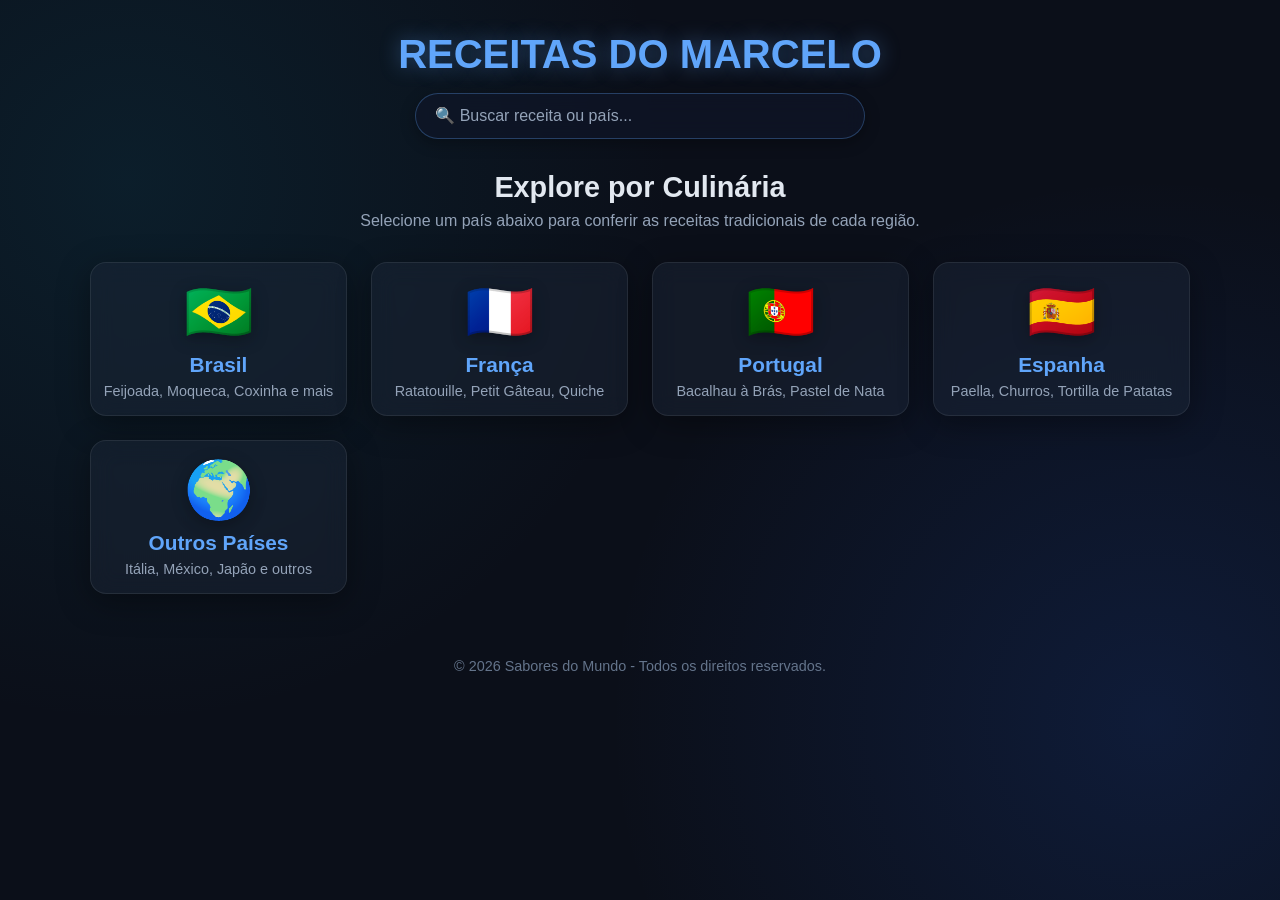
==== index.html @ 31e6fc17 "aa" ====
<!DOCTYPE html>
<html lang="pt-BR">
<head>
    <meta charset="UTF-8">
    <meta name="viewport" content="width=device-width, initial-scale=1.0">
    <title>RECEITAS DO MARCELO</title>
    <link rel="stylesheet" href="css/style.css">
</head>
<body>

    <header>
        <h1>RECEITAS DO MARCELO</h1>
        
        <!-- Barra de Busca -->
        <div class="search-container">
            <input type="text" id="searchInput" onkeyup="filterCountries()" placeholder="🔍 Buscar receita ou país...">
        </div>
    </header>

    <main>
        <section class="country-hero">
            <h2>Explore por Culinária</h2>
            <p>Selecione um país abaixo para conferir as receitas tradicionais de cada região.</p>
        </section>

        <!-- Grid de Cartões dos Países -->
        <section class="countries-grid" id="countriesGrid">
            <a href="brasil.html" class="country-card">
                <span class="country-flag">🇧🇷</span>
                <h3>Brasil</h3>
                <p>Feijoada, Moqueca, Coxinha e mais</p>
            </a>

            <a href="frança.html" class="country-card">
                <span class="country-flag">🇫🇷</span>
                <h3>França</h3>
                <p>Ratatouille, Petit Gâteau, Quiche</p>
            </a>

            <a href="portugal.html" class="country-card">
                <span class="country-flag">🇵🇹</span>
                <h3>Portugal</h3>
                <p>Bacalhau à Brás, Pastel de Nata</p>
            </a>

            <a href="espanha.html" class="country-card">
                <span class="country-flag">🇪🇸</span>
                <h3>Espanha</h3>
                <p>Paella, Churros, Tortilla de Patatas</p>
            </a>

            <a href="outros.html" class="country-card">
                <span class="country-flag">🌍</span>
                <h3>Outros Países</h3>
                <p>Itália, México, Japão e outros</p>
            </a>
        </section>
    </main>

    <footer>
        <p>&copy; 2026 Sabores do Mundo - Todos os direitos reservados.</p>
    </footer>

    <!-- Script de Filtro Rápido da Busca -->
    <script>
        function filterCountries() {
            const input = document.getElementById('searchInput').value.toLowerCase();
            const cards = document.querySelectorAll('.country-card');

            cards.forEach(card => {
                const text = card.textContent.toLowerCase();
                if (text.includes(input)) {
                    card.style.display = "flex";
                } else {
                    card.style.display = "none";
                }
            });
        }
    </script>

</body>
</html>
---- css/style.css ----
/* Configuração Geral e Fundo Preto/Azulado */
* {
    margin: 0;
    padding: 0;
    box-sizing: border-box;
    font-family: 'Segoe UI', Tahoma, Geneva, Verdana, sans-serif;
}

body {
    background-color: #0b0f19;
    color: #f1f5f9;
    min-height: 100vh;
    padding: 2rem 1rem;
    background-image: 
        radial-gradient(circle at 10% 20%, rgba(14, 116, 144, 0.15) 0%, transparent 40%),
        radial-gradient(circle at 90% 80%, rgba(37, 99, 235, 0.15) 0%, transparent 40%);
    background-attachment: fixed;
}

/* Cabeçalho e Títulos */
header {
    text-align: center;
    margin-bottom: 2rem;
}

header h1 {
    font-size: 2.5rem;
    color: #60a5fa;
    text-shadow: 0 0 20px rgba(96, 165, 250, 0.4);
    margin-bottom: 1rem;
}

.country-hero {
    text-align: center;
    margin-bottom: 2rem;
}

.country-hero h2 {
    font-size: 1.8rem;
    color: #e2e8f0;
    margin-bottom: 0.5rem;
}

.country-hero p {
    color: #94a3b8;
}

/* Barra de Busca Estilo Glass */
.search-container {
    margin-top: 1rem;
    display: flex;
    justify-content: center;
}

.search-container input {
    width: 100%;
    max-width: 450px;
    padding: 0.8rem 1.2rem;
    border: 1px solid rgba(96, 165, 250, 0.3);
    border-radius: 25px;
    font-size: 1rem;
    outline: none;
    color: #ffffff;
    background: rgba(15, 23, 42, 0.6);
    backdrop-filter: blur(10px);
    -webkit-backdrop-filter: blur(10px);
    box-shadow: 0 4px 15px rgba(0, 0, 0, 0.3);
    transition: all 0.3s ease;
}

.search-container input::placeholder {
    color: #94a3b8;
}

.search-container input:focus {
    border-color: #60a5fa;
    box-shadow: 0 0 15px rgba(96, 165, 250, 0.4);
}

/* Grid de Países */
.countries-grid {
    display: grid;
    grid-template-columns: repeat(auto-fit, minmax(220px, 1fr));
    gap: 1.5rem;
    max-width: 1100px;
    margin: 0 auto;
}

/* Cartões com Efeito Glassmorphism */
.country-card {
    background: rgba(30, 41, 59, 0.45);
    backdrop-filter: blur(12px);
    -webkit-backdrop-filter: blur(12px);
    border: 1px solid rgba(255, 255, 255, 0.08);
    border-radius: 16px;
    padding: 1rem 0.5rem;
    text-align: center;
    text-decoration: none;
    color: #f1f5f9;
    box-shadow: 0 8px 32px 0 rgba(0, 0, 0, 0.37);
    transition: all 0.3s cubic-bezier(0.4, 0, 0.2, 1);
    display: flex;
    flex-direction: column;
    align-items: center;
}

.country-card:hover {
    transform: translateY(-6px);
    background: rgba(30, 41, 59, 0.7);
    border-color: rgba(96, 165, 250, 0.5);
    box-shadow: 0 12px 40px 0 rgba(37, 99, 235, 0.25);
}

.country-flag {
    font-size: 3.5rem;
    margin-bottom: 0.5rem;
    filter: drop-shadow(0 4px 8px rgba(0,0,0,0.3));
}

.country-card h3 {
    color: #60a5fa;
    font-size: 1.3rem;
    margin-bottom: 0.4rem;
}

.country-card p {
    color: #94a3b8;
    font-size: 0.9rem;
}

/* Rodapé */
footer {
    text-align: center;
    margin-top: 4rem;
    color: #64748b;
    font-size: 0.9rem;
}
/* Estilos específicos para a página de receitas */
.back-link {
    display: inline-block;
    color: #60a5fa;
    text-decoration: none;
    margin-bottom: 1rem;
    font-weight: 500;
    transition: color 0.2s;
}

.back-link:hover {
    color: #93c5fd;
}

.recipe-container {
    max-width: 800px;
    margin: 0 auto;
}

.recipe-card {
    background: rgba(30, 41, 59, 0.45);
    backdrop-filter: blur(12px);
    -webkit-backdrop-filter: blur(12px);
    border: 1px solid rgba(255, 255, 255, 0.08);
    border-radius: 16px;
    padding: 2.5rem;
    box-shadow: 0 8px 32px 0 rgba(0, 0, 0, 0.37);
}

.recipe-card h2 {
    color: #60a5fa;
    font-size: 2rem;
    margin-bottom: 1rem;
}

.recipe-description {
    color: #94a3b8;
    line-height: 1.6;
    margin-bottom: 1.5rem;
}

.recipe-image-container {
    margin: 1.5rem 0;
    border-radius: 12px;
    overflow: hidden;
    box-shadow: 0 4px 20px rgba(0,0,0,0.4);
}

.recipe-image-container img {
    width: 100%;
    height: auto;
    display: block;
}

.recipe-info {
    display: flex;
    gap: 1rem;
    margin-bottom: 2rem;
    flex-wrap: wrap;
}

.info-badge {
    background: rgba(96, 165, 250, 0.1);
    border: 1px solid rgba(96, 165, 250, 0.3);
    color: #93c5fd;
    padding: 0.5rem 1rem;
    border-radius: 20px;
    font-size: 0.9rem;
}

.recipe-section {
    margin-top: 2rem;
}

.recipe-section h3 {
    color: #e2e8f0;
    font-size: 1.4rem;
    margin-bottom: 1rem;
    border-bottom: 1px solid rgba(255, 255, 255, 0.1);
    padding-bottom: 0.5rem;
}

.ingredients-list, .instructions-list {
    color: #cbd5e1;
    padding-left: 1.5rem;
    line-height: 1.8;
}

.instructions-list li {
    margin-bottom: 0.8rem;
}
/* Seletor de Pratos na Página do País */
.subtitle {
    color: #94a3b8;
    margin-top: 0.5rem;
    font-size: 1rem;
}

.dish-selector {
    display: flex;
    justify-content: center;
    gap: 1rem;
    margin-top: 1.5rem;
    flex-wrap: wrap;
}

.dish-btn {
    background: rgba(30, 41, 59, 0.5);
    backdrop-filter: blur(10px);
    -webkit-backdrop-filter: blur(10px);
    border: 1px solid rgba(96, 165, 250, 0.3);
    color: #e2e8f0;
    padding: 0.7rem 1.4rem;
    border-radius: 20px;
    font-size: 1rem;
    font-weight: 500;
    cursor: pointer;
    transition: all 0.3s ease;
}

.dish-btn:hover {
    background: rgba(37, 99, 235, 0.3);
    border-color: #60a5fa;
    color: #ffffff;
    box-shadow: 0 0 12px rgba(96, 165, 250, 0.3);
}

.dish-btn.active {
    background: #2563eb;
    border-color: #60a5fa;
    color: #ffffff;
    box-shadow: 0 0 16px rgba(37, 99, 235, 0.5);
}
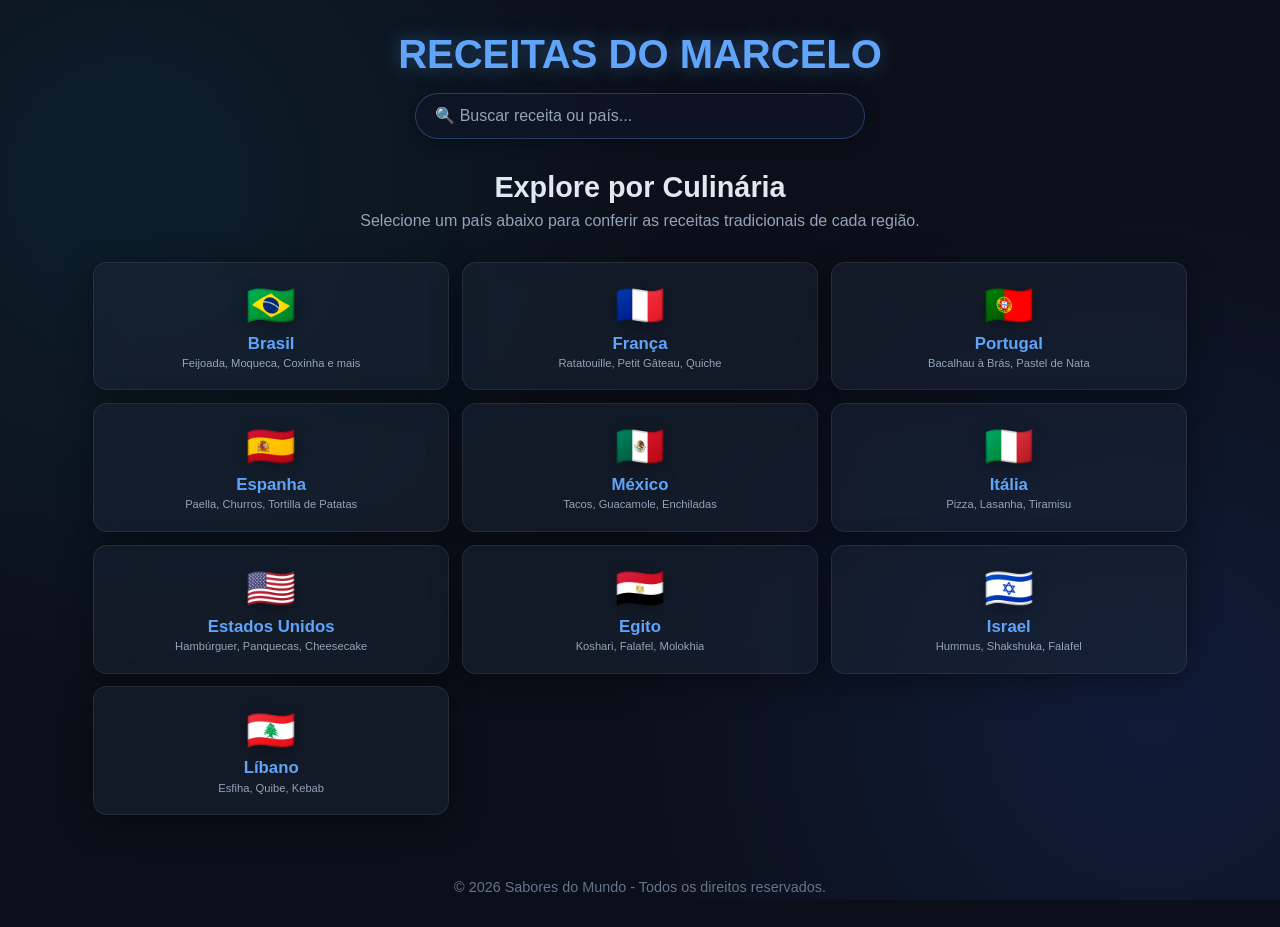
==== commit d98fc59e: "ddd" ====
--- a/index.html
+++ b/index.html
@@ -48,12 +48,43 @@
                 <h3>Espanha</h3>
                 <p>Paella, Churros, Tortilla de Patatas</p>
             </a>
+            <a href="mexico.html" class="country-card">
+                <span class="country-flag">🇲🇽</span>
+                <h3>México</h3>
+                <p>Tacos, Guacamole, Enchiladas</p>
+            </a>
 
-            <a href="outros.html" class="country-card">
-                <span class="country-flag">🌍</span>
-                <h3>Outros Países</h3>
-                <p>Itália, México, Japão e outros</p>
+            <a href="italia.html" class="country-card">
+                <span class="country-flag">🇮🇹</span>
+                <h3>Itália</h3>
+                <p>Pizza, Lasanha, Tiramisu</p>
             </a>
+
+            <a href="usa.html" class="country-card">
+                <span class="country-flag">🇺🇸</span>
+                <h3>Estados Unidos</h3>
+                <p>Hambúrguer, Panquecas, Cheesecake</p>
+            </a>
+
+            <a href="egito.html" class="country-card">
+                <span class="country-flag">🇪🇬</span>
+                <h3>Egito</h3>
+                <p>Koshari, Falafel, Molokhia</p>
+            </a>
+
+            <a href="israel.html" class="country-card">
+                <span class="country-flag">🇮🇱</span>
+                <h3>Israel</h3>
+                <p>Hummus, Shakshuka, Falafel</p>
+            </a>
+
+            <a href="libano.html" class="country-card">
+                <span class="country-flag">🇱🇧</span>
+                <h3>Líbano</h3>
+                <p>Esfiha, Quibe, Kebab</p>
+            </a>
+
+            
         </section>
     </main>
 
--- a/css/style.css
+++ b/css/style.css
@@ -27,7 +27,13 @@
     font-size: 2.5rem;
     color: #60a5fa;
     text-shadow: 0 0 20px rgba(96, 165, 250, 0.4);
-    margin-bottom: 1rem;
+    margin-bottom: 0.5rem;
+}
+
+.subtitle {
+    color: #94a3b8;
+    margin-top: 0.5rem;
+    font-size: 1rem;
 }
 
 .country-hero {
@@ -77,13 +83,14 @@
     box-shadow: 0 0 15px rgba(96, 165, 250, 0.4);
 }
 
-/* Grid de Países */
+/* Grid de Países - Força 3 colunas (mesmo no telemóvel) */
 .countries-grid {
     display: grid;
-    grid-template-columns: repeat(auto-fit, minmax(220px, 1fr));
-    gap: 1.5rem;
+    grid-template-columns: repeat(3, 1fr);
+    gap: 0.8rem;
     max-width: 1100px;
     margin: 0 auto;
+    padding: 0 0.2rem;
 }
 
 /* Cartões com Efeito Glassmorphism */
@@ -92,8 +99,8 @@
     backdrop-filter: blur(12px);
     -webkit-backdrop-filter: blur(12px);
     border: 1px solid rgba(255, 255, 255, 0.08);
-    border-radius: 16px;
-    padding: 1rem 0.5rem;
+    border-radius: 14px;
+    padding: 1.2rem 0.5rem;
     text-align: center;
     text-decoration: none;
     color: #f1f5f9;
@@ -105,37 +112,68 @@
 }
 
 .country-card:hover {
-    transform: translateY(-6px);
+    transform: translateY(-4px);
     background: rgba(30, 41, 59, 0.7);
     border-color: rgba(96, 165, 250, 0.5);
     box-shadow: 0 12px 40px 0 rgba(37, 99, 235, 0.25);
 }
 
 .country-flag {
-    font-size: 3.5rem;
-    margin-bottom: 0.5rem;
+    font-size: 2.5rem;
+    margin-bottom: 0.3rem;
     filter: drop-shadow(0 4px 8px rgba(0,0,0,0.3));
 }
 
 .country-card h3 {
     color: #60a5fa;
-    font-size: 1.3rem;
-    margin-bottom: 0.4rem;
+    font-size: 1.05rem;
+    margin-bottom: 0.2rem;
 }
 
 .country-card p {
     color: #94a3b8;
-    font-size: 0.9rem;
-}
-
-/* Rodapé */
-footer {
-    text-align: center;
-    margin-top: 4rem;
-    color: #64748b;
-    font-size: 0.9rem;
-}
-/* Estilos específicos para a página de receitas */
+    font-size: 0.7rem;
+    line-height: 1.2;
+}
+
+/* Seletor de Pratos nas Páginas Internas */
+.dish-selector {
+    display: flex;
+    justify-content: center;
+    gap: 0.8rem;
+    margin-top: 1.5rem;
+    flex-wrap: wrap;
+}
+
+.dish-btn {
+    background: rgba(30, 41, 59, 0.5);
+    backdrop-filter: blur(10px);
+    -webkit-backdrop-filter: blur(10px);
+    border: 1px solid rgba(96, 165, 250, 0.3);
+    color: #e2e8f0;
+    padding: 0.6rem 1.2rem;
+    border-radius: 20px;
+    font-size: 0.95rem;
+    font-weight: 500;
+    cursor: pointer;
+    transition: all 0.3s ease;
+}
+
+.dish-btn:hover {
+    background: rgba(37, 99, 235, 0.3);
+    border-color: #60a5fa;
+    color: #ffffff;
+    box-shadow: 0 0 12px rgba(96, 165, 250, 0.3);
+}
+
+.dish-btn.active {
+    background: #2563eb;
+    border-color: #60a5fa;
+    color: #ffffff;
+    box-shadow: 0 0 16px rgba(37, 99, 235, 0.5);
+}
+
+/* Estilos para as Páginas de Receitas Internas */
 .back-link {
     display: inline-block;
     color: #60a5fa;
@@ -226,45 +264,11 @@
 .instructions-list li {
     margin-bottom: 0.8rem;
 }
-/* Seletor de Pratos na Página do País */
-.subtitle {
-    color: #94a3b8;
-    margin-top: 0.5rem;
-    font-size: 1rem;
-}
-
-.dish-selector {
-    display: flex;
-    justify-content: center;
-    gap: 1rem;
-    margin-top: 1.5rem;
-    flex-wrap: wrap;
-}
-
-.dish-btn {
-    background: rgba(30, 41, 59, 0.5);
-    backdrop-filter: blur(10px);
-    -webkit-backdrop-filter: blur(10px);
-    border: 1px solid rgba(96, 165, 250, 0.3);
-    color: #e2e8f0;
-    padding: 0.7rem 1.4rem;
-    border-radius: 20px;
-    font-size: 1rem;
-    font-weight: 500;
-    cursor: pointer;
-    transition: all 0.3s ease;
-}
-
-.dish-btn:hover {
-    background: rgba(37, 99, 235, 0.3);
-    border-color: #60a5fa;
-    color: #ffffff;
-    box-shadow: 0 0 12px rgba(96, 165, 250, 0.3);
-}
-
-.dish-btn.active {
-    background: #2563eb;
-    border-color: #60a5fa;
-    color: #ffffff;
-    box-shadow: 0 0 16px rgba(37, 99, 235, 0.5);
+
+/* Rodapé */
+footer {
+    text-align: center;
+    margin-top: 4rem;
+    color: #64748b;
+    font-size: 0.9rem;
 }
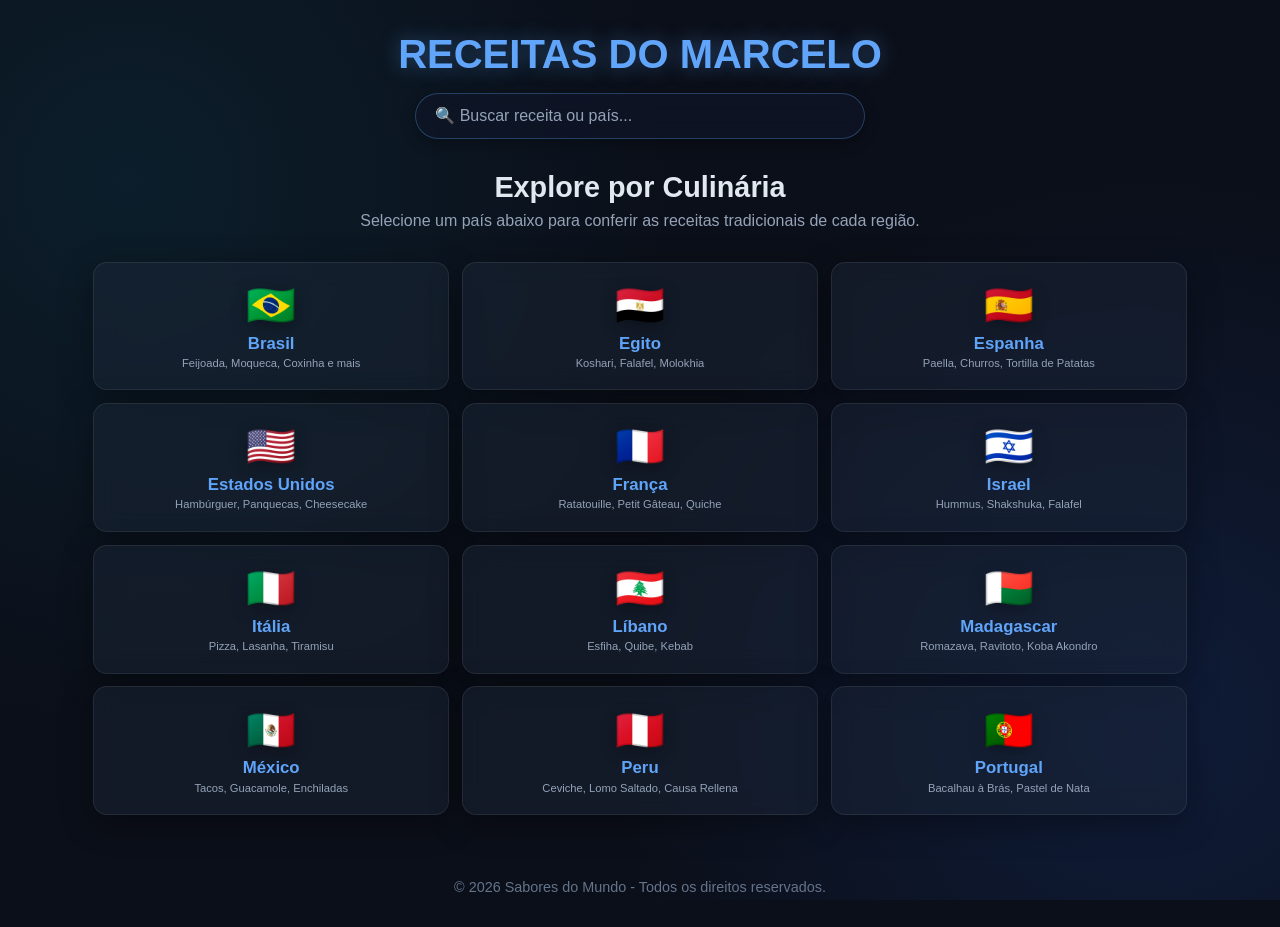
==== commit edd4ad6e: "v1" ====
--- a/index.html
+++ b/index.html
@@ -31,16 +31,10 @@
                 <p>Feijoada, Moqueca, Coxinha e mais</p>
             </a>
 
-            <a href="frança.html" class="country-card">
-                <span class="country-flag">🇫🇷</span>
-                <h3>França</h3>
-                <p>Ratatouille, Petit Gâteau, Quiche</p>
-            </a>
-
-            <a href="portugal.html" class="country-card">
-                <span class="country-flag">🇵🇹</span>
-                <h3>Portugal</h3>
-                <p>Bacalhau à Brás, Pastel de Nata</p>
+            <a href="egito.html" class="country-card">
+                <span class="country-flag">🇪🇬</span>
+                <h3>Egito</h3>
+                <p>Koshari, Falafel, Molokhia</p>
             </a>
 
             <a href="espanha.html" class="country-card">
@@ -48,10 +42,23 @@
                 <h3>Espanha</h3>
                 <p>Paella, Churros, Tortilla de Patatas</p>
             </a>
-            <a href="mexico.html" class="country-card">
-                <span class="country-flag">🇲🇽</span>
-                <h3>México</h3>
-                <p>Tacos, Guacamole, Enchiladas</p>
+
+            <a href="usa.html" class="country-card">
+                <span class="country-flag">🇺🇸</span>
+                <h3>Estados Unidos</h3>
+                <p>Hambúrguer, Panquecas, Cheesecake</p>
+            </a>
+
+            <a href="frança.html" class="country-card">
+                <span class="country-flag">🇫🇷</span>
+                <h3>França</h3>
+                <p>Ratatouille, Petit Gâteau, Quiche</p>
+            </a>
+
+            <a href="israel.html" class="country-card">
+                <span class="country-flag">🇮🇱</span>
+                <h3>Israel</h3>
+                <p>Hummus, Shakshuka, Falafel</p>
             </a>
 
             <a href="italia.html" class="country-card">
@@ -60,29 +67,36 @@
                 <p>Pizza, Lasanha, Tiramisu</p>
             </a>
 
-            <a href="usa.html" class="country-card">
-                <span class="country-flag">🇺🇸</span>
-                <h3>Estados Unidos</h3>
-                <p>Hambúrguer, Panquecas, Cheesecake</p>
-            </a>
-
-            <a href="egito.html" class="country-card">
-                <span class="country-flag">🇪🇬</span>
-                <h3>Egito</h3>
-                <p>Koshari, Falafel, Molokhia</p>
-            </a>
-
-            <a href="israel.html" class="country-card">
-                <span class="country-flag">🇮🇱</span>
-                <h3>Israel</h3>
-                <p>Hummus, Shakshuka, Falafel</p>
-            </a>
-
             <a href="libano.html" class="country-card">
                 <span class="country-flag">🇱🇧</span>
                 <h3>Líbano</h3>
                 <p>Esfiha, Quibe, Kebab</p>
             </a>
+
+            <a href="madagascar.html" class="country-card">
+                <span class="country-flag">🇲🇬</span>
+                <h3>Madagascar</h3>
+                <p>Romazava, Ravitoto, Koba Akondro</p>
+            </a>
+
+            <a href="mexico.html" class="country-card">
+                <span class="country-flag">🇲🇽</span>
+                <h3>México</h3>
+                <p>Tacos, Guacamole, Enchiladas</p>
+            </a>
+
+            <a href="peru.html" class="country-card">
+                <span class="country-flag">🇵🇪</span>
+                <h3>Peru</h3>
+                <p>Ceviche, Lomo Saltado, Causa Rellena</p>
+            </a>
+
+            <a href="portugal.html" class="country-card">
+                <span class="country-flag">🇵🇹</span>
+                <h3>Portugal</h3>
+                <p>Bacalhau à Brás, Pastel de Nata</p>
+            </a>
+        </section>
 
             
         </section>
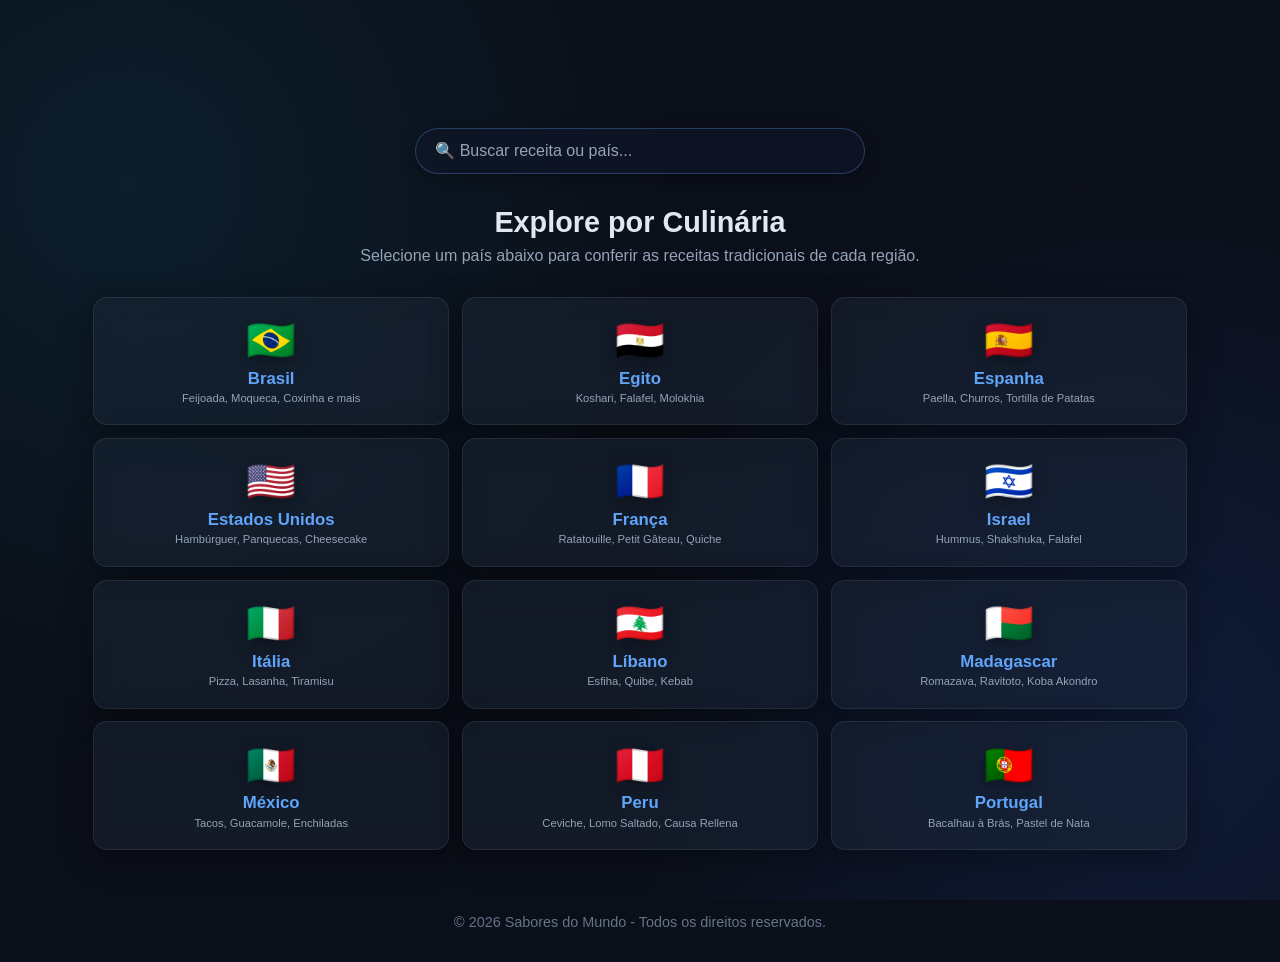
==== commit f64161fd: "aaa" ====
--- a/index.html
+++ b/index.html
@@ -3,13 +3,15 @@
 <head>
     <meta charset="UTF-8">
     <meta name="viewport" content="width=device-width, initial-scale=1.0">
-    <title>RECEITAS DO MARCELO</title>
+    <title>Receitas do Marcelo</title>
     <link rel="stylesheet" href="css/style.css">
 </head>
 <body>
 
     <header>
-        <h1>RECEITAS DO MARCELO</h1>
+        <h1>
+            <video src="marcelo.mp4" autoplay muted loop playsinline style="max-height: 80px; vertical-align: middle;"></video>
+        </h1>
         
         <!-- Barra de Busca -->
         <div class="search-container">
@@ -97,9 +99,6 @@
                 <p>Bacalhau à Brás, Pastel de Nata</p>
             </a>
         </section>
-
-            
-        </section>
     </main>
 
     <footer>
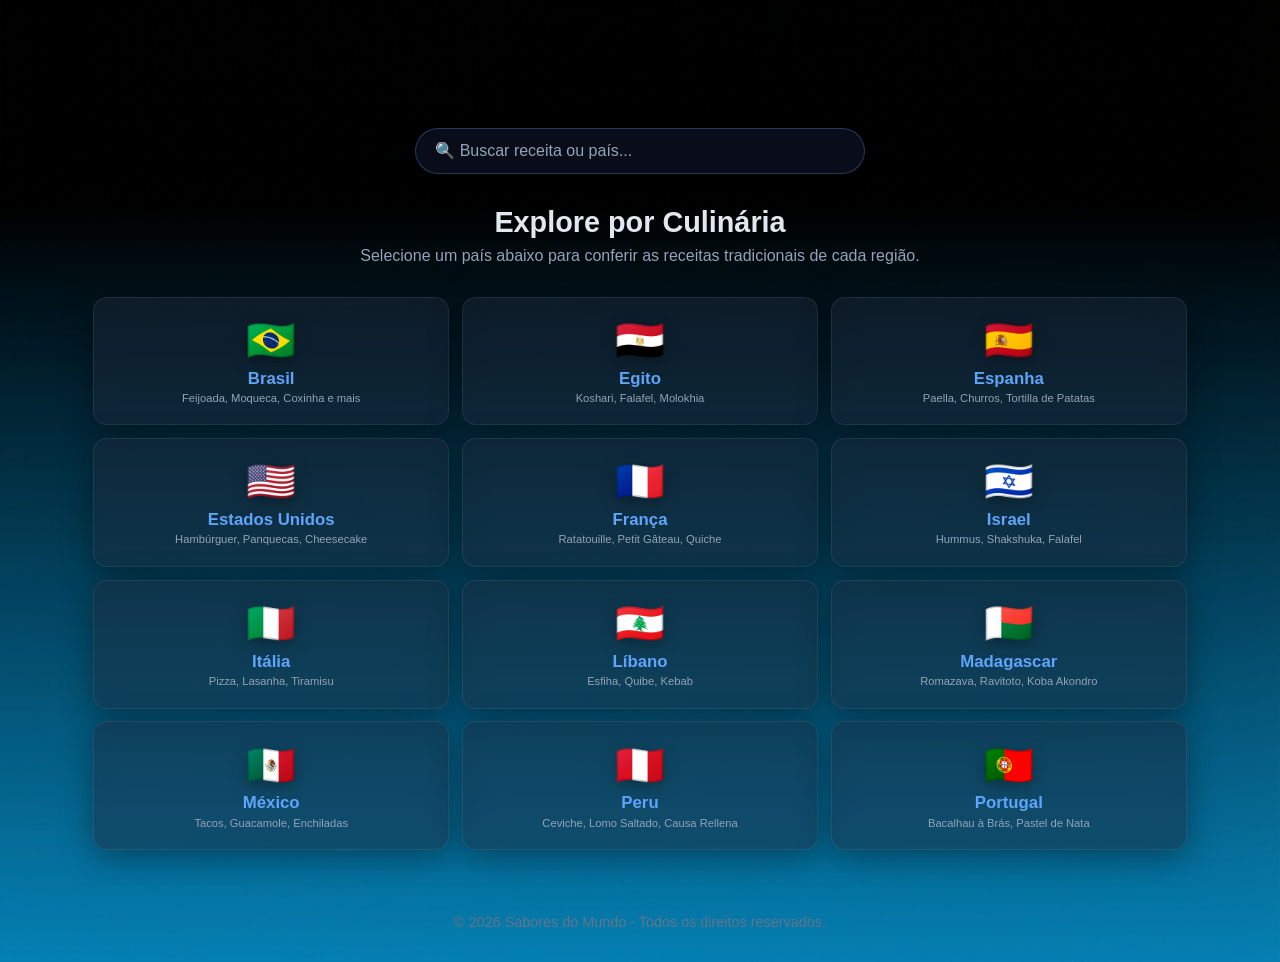
==== commit 5004aab0: "a" ====
--- a/index.html
+++ b/index.html
@@ -5,6 +5,16 @@
     <meta name="viewport" content="width=device-width, initial-scale=1.0">
     <title>Receitas do Marcelo</title>
     <link rel="stylesheet" href="css/style.css">
+    <style>
+        body {
+            background-image: url('fundo.jpeg');
+            background-size: cover;
+            background-position: center;
+            background-repeat: no-repeat;
+            background-attachment: fixed;
+            color: #ffffff;
+        }
+    </style>
 </head>
 <body>
 
--- a/css/style.css
+++ b/css/style.css
@@ -16,6 +16,7 @@
         radial-gradient(circle at 90% 80%, rgba(37, 99, 235, 0.15) 0%, transparent 40%);
     background-attachment: fixed;
 }
+
 
 /* Cabeçalho e Títulos */
 header {
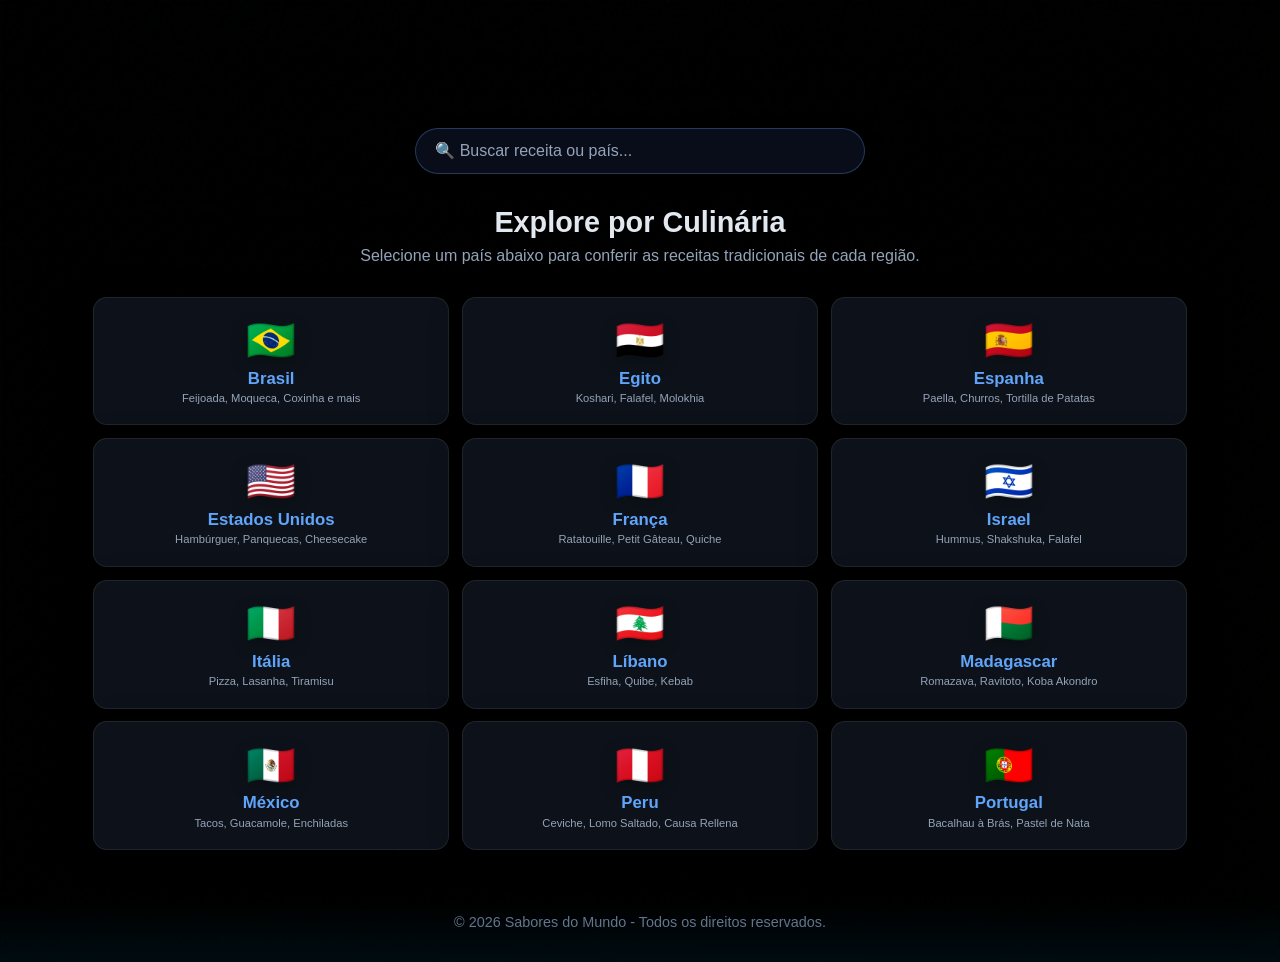
==== commit 0902f5c5: "fundo" ====
--- a/index.html
+++ b/index.html
@@ -6,12 +6,24 @@
     <title>Receitas do Marcelo</title>
     <link rel="stylesheet" href="css/style.css">
     <style>
+        @keyframes backgroundPan {
+            0% {
+                background-position: center 0%;
+            }
+            50% {
+                background-position: center 100%;
+            }
+            100% {
+                background-position: center 0%;
+            }
+        }
+
         body {
             background-image: url('fundo.jpeg');
             background-size: cover;
-            background-position: center;
             background-repeat: no-repeat;
             background-attachment: fixed;
+            animation: backgroundPan 15s ease-in-out infinite;
             color: #ffffff;
         }
     </style>
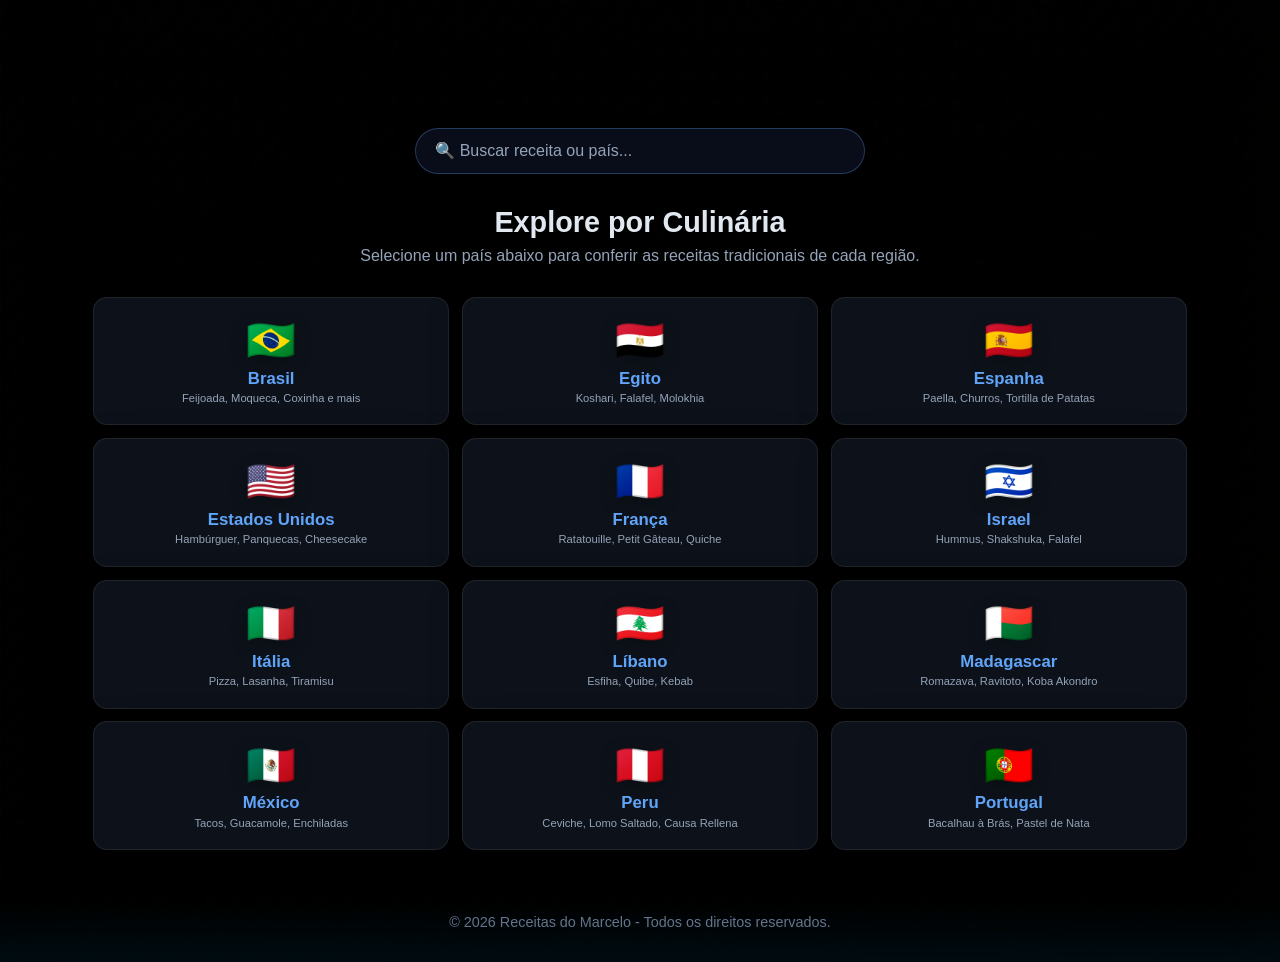
==== commit cbcd6011: "Update index.html" ====
--- a/index.html
+++ b/index.html
@@ -124,7 +124,7 @@
     </main>
 
     <footer>
-        <p>&copy; 2026 Sabores do Mundo - Todos os direitos reservados.</p>
+        <p>&copy; 2026 Receitas do Marcelo - Todos os direitos reservados.</p>
     </footer>
 
     <!-- Script de Filtro Rápido da Busca -->
